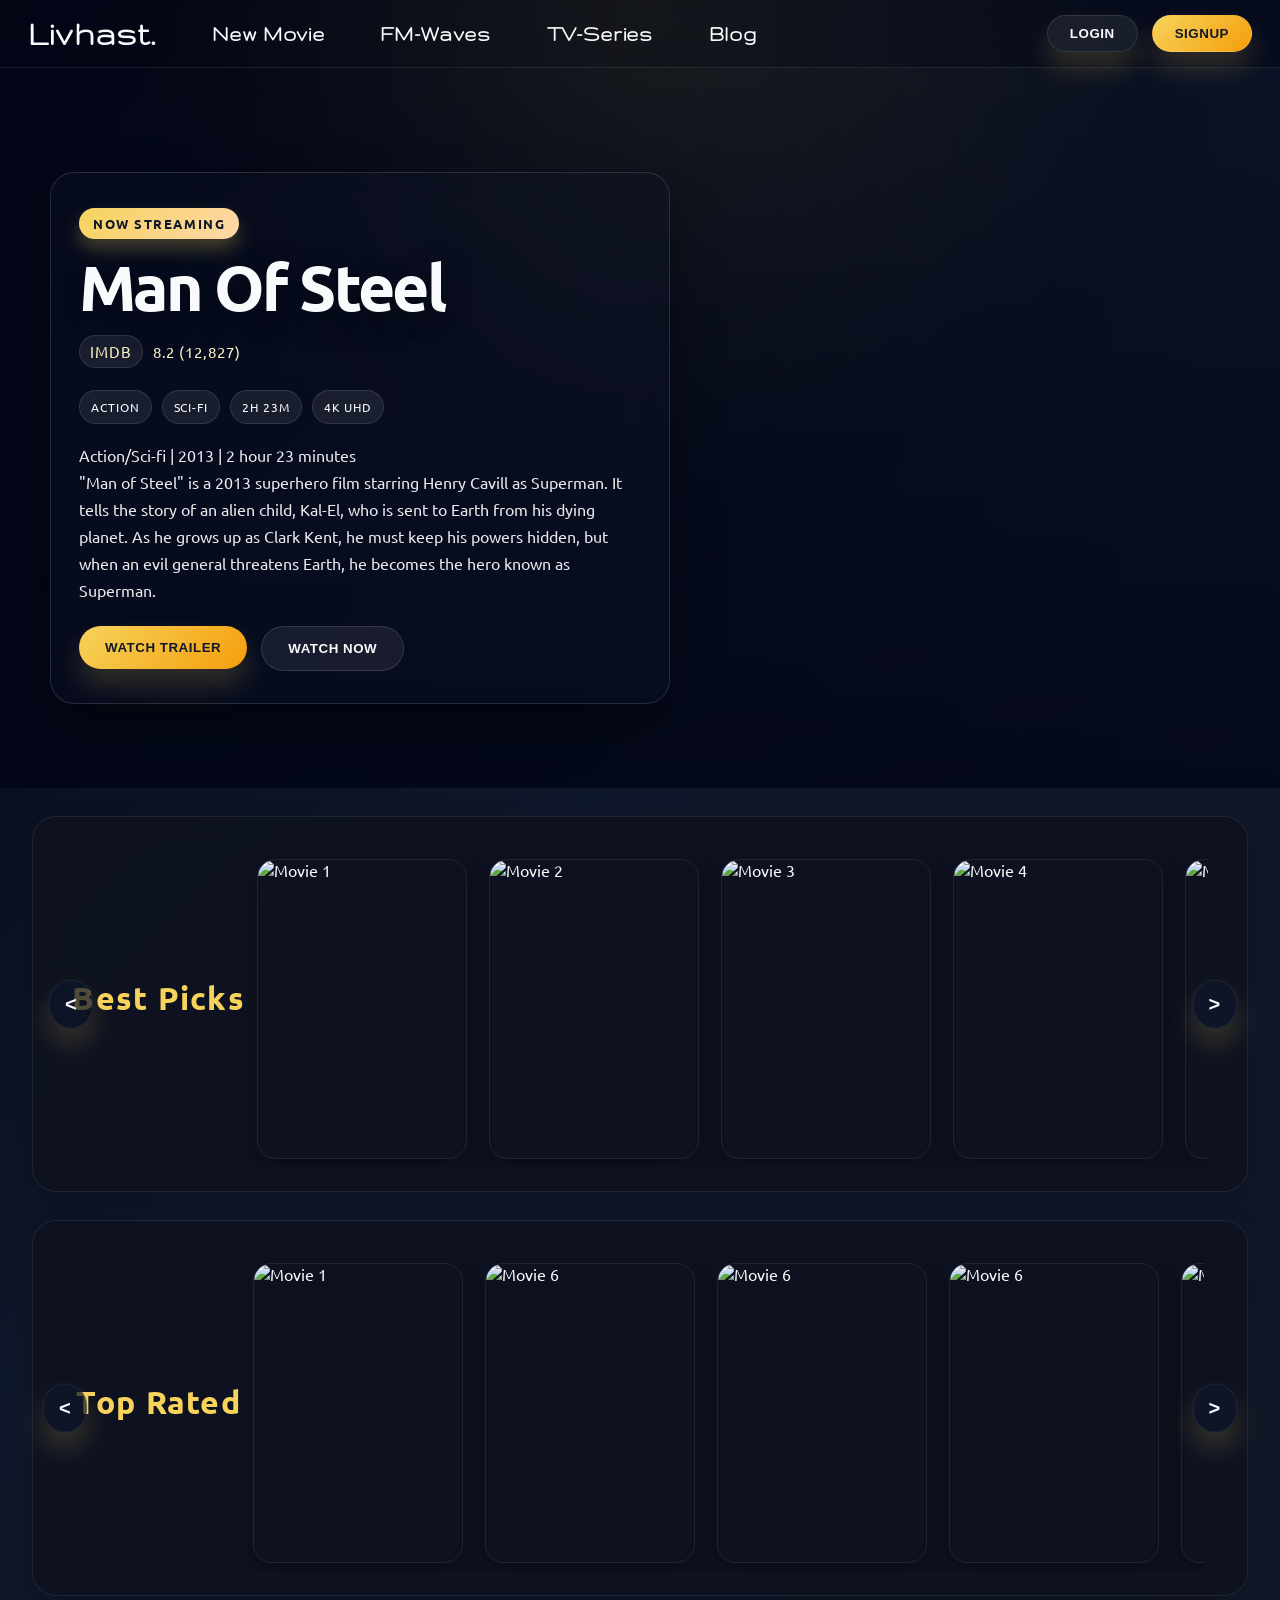
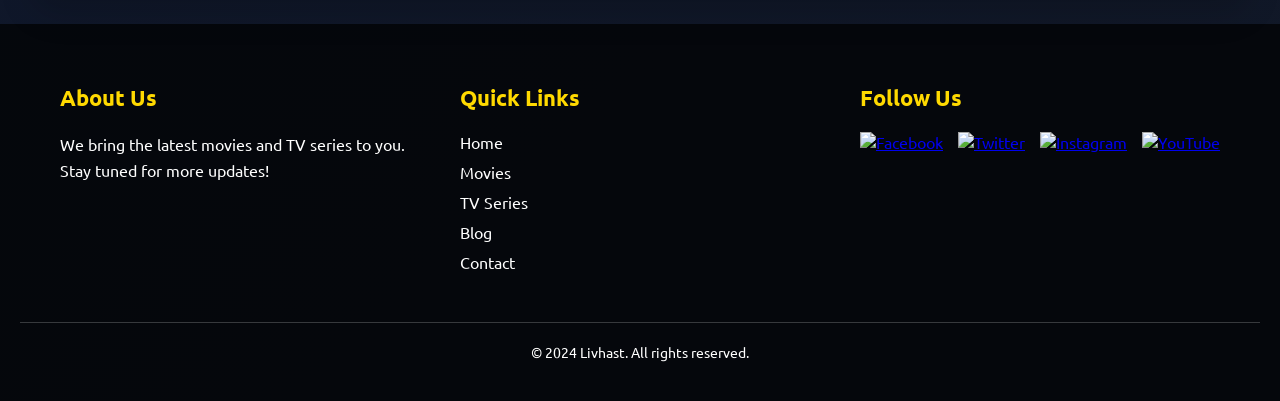
==== Homepage/home.html @ 8832d36e "first commit" ====
<!DOCTYPE html>
<html lang="en">
<head>
    <meta charset="UTF-8">
    <meta name="viewport" content="width=device-width, initial-scale=1.0">
    <title>Livhast</title>
    <link rel="stylesheet" href="styles.css">
    <link rel="preconnect" href="https://fonts.googleapis.com">
    <link rel="preconnect" href="https://fonts.gstatic.com" crossorigin>
    <link href="https://fonts.googleapis.com/css2?family=Gruppo&display=swap" rel="stylesheet">
    <link rel="icon" href="Assets/52 (1).ico" type="image/x-icon">
</head>
<body>
    <div class="scroll-container">
        <header>
            <nav>
                <!-- <div class="logo-container">
                    <img src="Assets/livhast..png" alt="Livhast Logo">
                </div> -->
                <ul class="sidebar">
                    <li onclick=hideSidebar()><a href="#"><svg xmlns="http://www.w3.org/2000/svg" height="26" viewBox="0 96 960 960" width="26" fill="rgb(245, 245, 220)"><path d="m249 849-42-42 231-231-231-231 42-42 231 231 231-231 42 42-231 231 231 231-42 42-231-231-231 231Z"/></svg></a></li>
                    <li><a href="#">New Movies</a></li>
                    <li><a href="#">FM-Waves</a></li>
                    <li><a href="#">TV-Series</a></li>
                    <li><a href="#">Blog</a></li>
                    <li><button class="login-btn">Login</button></li>
                    <li><button class="signup-btn">Signup</button></li> 
                  </ul>
                <ul>
                    <li><a href="home.html">Livhast.</a></li>
                    <li class="hideOnMobile"><a href="#">New Movie</a></li>
                    <li class="hideOnMobile"><a href="#">FM-Waves</a></li>
                    <li class="hideOnMobile"><a href="#">TV-Series</a></li>
                    <li class="hideOnMobile"><a href="#">Blog</a></li>
                    <li class="menu-button" onclick=showSidebar()><a href="#"><svg xmlns="http://www.w3.org/2000/svg" height="26" viewBox="0 96 960 960" width="26" fill="rgb(245, 245, 220)"><path d="M120 816v-60h720v60H120Zm0-210v-60h720v60H120Zm0-210v-60h720v60H120Z"/></svg></a></li>
                </ul>
                    <div class="auth-buttons">
                        <button class="login-btn">Login</button>
                        <button class="signup-btn">Signup</button>
                    </div>
            </nav>
        </header>
     
    <main>
        <div class="contain">
        <section class="featured-movie">
            <div class="movie-info">
                <span class="badge">Now Streaming</span>
                <h1>Man Of Steel</h1>
                <div class="rating">
                    <span class="rating-label">IMDb</span>
                    <span>8.2 (12,827)</span>
                </div>
                <div class="feature-tags">
                    <span>Action</span>
                    <span>Sci-Fi</span>
                    <span>2h 23m</span>
                    <span>4K UHD</span>
                </div>
                <p class="description">
                    Action/Sci-fi | 2013 | 2 hour 23 minutes
                    <br>"Man of Steel" is a 2013 superhero film starring Henry Cavill as Superman. It tells the story of an alien child, Kal-El, who is sent to Earth from his dying planet. As he grows up as Clark Kent, he must keep his powers hidden, but when an evil general threatens Earth, he becomes the hero known as Superman.
                </p>
                <div class="cta-group">
                    <a href="Vid/vid.html"><button class="primary">Watch Trailer</button></a>
                    <button class="secondary">Watch Now</button>
                </div>
            </div>
            <video id="kraven-video" class="hover-video" >
                <source src="Assets/First.mp4" type="video/mp4">
                Your browser does not support the video tag.
            </video>
        </section>
        
        <section class="movie-carousel-container">
            <h2 class="bp">Best Picks</h2>
            <button class="prev">&lt;</button> <div class="movie-carousel">
                <img src="Assets/Rectangle 6.png" alt="Movie 1">
                <img src="Assets/pos5.jpg" alt="Movie 2">
                <img src="Assets/pos1.jpg" alt="Movie 3">
                <img src="Assets/pos2.jpg" alt="Movie 4">
                <img src="Assets/pos3.jpg" alt="Movie 5">
                <img src="Assets/pos6.jpg" alt="Movie 6">
                <img src="Assets/Pos7.jpeg" alt="Movie 6">
                <img src="Assets/pos8.jpeg" alt="Movie 6">
                <img src="Assets/pos9.jpeg" alt="Movie 6">
                <img src="Assets/pos3.jpg" alt="Movie 6">
                </div>
            <button class="next">&gt;</button> </section>
            <section class="movie-carousel-container">
                <h2 class="bp">Top Rated</h2>
                <button class="prev1">&lt;</button> <div class="movie-carousel1">
                    <img src="Assets/Rectangle 6.png" alt="Movie 1">
                    <img src="Assets/Pos7.jpeg" alt="Movie 6">
                    <img src="Assets/pos8.jpeg" alt="Movie 6">
                    <img src="Assets/pos9.jpeg" alt="Movie 6">
                    <img src="Assets/pos3.jpg" alt="Movie 6">
                    <img src="Assets/pos5.jpg" alt="Movie 2">
                    <img src="Assets/pos1.jpg" alt="Movie 3">
                    <img src="Assets/pos2.jpg" alt="Movie 4">
                    <img src="Assets/pos3.jpg" alt="Movie 5">
                    <img src="Assets/pos6.jpg" alt="Movie 6">
                    </div>
                <button class="next1">&gt;</button> </section>
                </div>
    </main> 
    
    <script src="script.js"></script>
    <footer>
        <div class="footer-container">
            <div class="footer-section">
                <h3>About Us</h3>
                <p>We bring the latest movies and TV series to you. Stay tuned for more updates!</p>
            </div>
            <div class="footer-section">
                <h3>Quick Links</h3>
                <ul>
                    <li><a href="#">Home</a></li>
                    <li><a href="#">Movies</a></li>
                    <li><a href="#">TV Series</a></li>
                    <li><a href="#">Blog</a></li>
                    <li><a href="#">Contact</a></li>
                </ul>
            </div>
            <div class="footer-section">
                <h3>Follow Us</h3>
                <div class="social-icons">
                    <a href="#"><img src="Assets/facebook.png" alt="Facebook"></a>
                    <a href="#"><img src="Assets/twitter.png" alt="Twitter"></a>
                    <a href="#"><img src="Assets/instagram.png" alt="Instagram"></a>
                    <a href="#"><img src="Assets/youtube.png" alt="YouTube"></a>
                </div>
            </div>
        </div>
        <div class="footer-bottom">
            <p>&copy; 2024 Livhast. All rights reserved.</p>
        </div>
    </footer>
    </div>
    </body>
</html>
---- Homepage/styles.css ----
@import url('https://fonts.googleapis.com/css2?family=Ubuntu:ital,wght@0,300;0,400;0,500;0,700;1,300;1,400;1,500;1,700&display=swap');

:root {
    --bg: #070b17;
    --bg-soft: #111827;
    --panel: rgba(15, 18, 31, 0.72);
    --panel-strong: rgba(10, 12, 20, 0.9);
    --gold: #f7d35c;
    --gold-strong: #ffbf00;
    --gold-soft: rgba(247, 211, 92, 0.2);
    --text: #f8fafc;
    --muted: #dfe7ff;
    --border: rgba(255, 255, 255, 0.13);
    --shadow: rgba(0, 0, 0, 0.38);
}

* {
    margin: 0;
    padding: 0;
    box-sizing: border-box;
}

html {
    scroll-behavior: smooth;
}

body {
    min-height: 100vh;
    background:
        radial-gradient(circle at top, rgba(253, 224, 71, 0.16), transparent 24%),
        linear-gradient(135deg, #030712 0%, #0f172a 42%, #111827 100%);
    background-position: center;
    background-repeat: no-repeat;
    background-size: cover;
    color: var(--text);
    font-family: "Ubuntu", sans-serif;
}

header {
    position: sticky;
    top: 0;
    z-index: 20;
    color: var(--text);
    background: rgba(2, 6, 23, 0.58);
    border-bottom: 1px solid rgba(255, 255, 255, 0.08);
    backdrop-filter: blur(18px);
    -webkit-backdrop-filter: blur(18px);
    padding: 15px 28px;
}

.sidebar{
    position: fixed;
    top: 0; 
    right: 0;
    height: 100vh;
    width: 250px;
    background-color: rgba(15, 23, 42, 0.92);
    backdrop-filter: blur(18px);
    box-shadow: -10px 0 20px rgba(0, 0, 0, 0.28);
    list-style: none;
    display: none;
    flex-direction: column;
    align-items: flex-start;
    justify-content: flex-start;
    z-index: 100;
    padding-top: 24px;
}

.sidebar li {
    margin-left: 30px;
    width: 100%;
    margin-bottom: 8px;
}

.sidebar a {
    width: 100%;
    color: var(--text);
    text-decoration: none;
}

.menu-button {
    display: none;
}

@media(max-width: 800px){
    .hideOnMobile {
      display: none;
    }
    .menu-button {
      display: block;
    }
}

@media(max-width: 400px){
    .sidebar {
      width: 100%;
      height: 100%;
    }
}

@media(max-width: 425px){
    .menu-button {
        margin-right: auto;
    }
}

nav {
    display: flex;
    justify-content: space-between;
    align-items: center;
    max-width: 1400px;
    margin: 0 auto;
    gap: 24px;
}

nav ul {
    display: flex;
    align-items: center;
    gap: 56px;
    list-style: none;
    font-family: "Gruppo", sans-serif;
    font-size: 22px;
}

nav ul li a {
    text-decoration: none;
    color: var(--text);
    font-weight: 700;
    letter-spacing: 0.03em;
    transition: color 0.2s ease, border-color 0.2s ease;
}

nav a:hover {
    padding-bottom: 5px;
    border-radius: 5px;
    border-bottom: 3px solid var(--gold);
    color: var(--gold);
}

nav li:first-child {
    margin-right: auto;
    font-size: 2.2rem;
    letter-spacing: 0.06em;
}

.auth-buttons {
    display: flex;
    align-items: center;
    gap: 14px;
    transition: transform 0.2s ease-in-out;
}

.auth-buttons:hover {
    transform: scale(1.02);
}

.login-btn,
.signup-btn,
button {
    border: none;
    border-radius: 999px;
    cursor: pointer;
    transition: transform 0.25s ease, box-shadow 0.25s ease, background 0.25s ease;
}

.login-btn,
.signup-btn {
    padding: 10px 22px;
    font-weight: 700;
    background: rgba(255, 255, 255, 0.08);
    color: var(--text);
    border: 1px solid rgba(255, 255, 255, 0.1);
}

.login-btn:hover,
.signup-btn:hover {
    transform: translateY(-1px);
    box-shadow: 0 12px 24px rgba(247, 211, 92, 0.15);
}

.signup-btn {
    background: linear-gradient(135deg, var(--gold), #f59e0b);
    color: #111827;
}

@media(max-width: 800px){
    .auth-buttons{
      display: none;
    }
}

.featured-movie {
    position: relative;
    padding: 70px 50px 50px;
    background-image: linear-gradient(90deg, rgba(2, 6, 23, 0.78), rgba(2, 6, 23, 0.28)), url("Assets/bg3.jpg");
    background-size: cover;
    background-position: center;
    min-height: 720px;
    display: flex;
    align-items: center;
    overflow: hidden;
}

.featured-movie::after {
    content: "";
    position: absolute;
    inset: 0;
    background: linear-gradient(180deg, rgba(2, 6, 23, 0) 0%, rgba(2, 6, 23, 0.7) 100%);
}

@media(max-width: 580px){
    .featured-movie {
       background-position-x: -100px;
       background-repeat: no-repeat;
    }
}

.hover-video {
    position: absolute;
    top: 0;
    left: 0;
    width: 100%;
    height: 100%;
    object-fit: cover;
    z-index: 1;
    display: none;
}

.movie-info {
    position: relative;
    z-index: 2;
    max-width: 620px;
    color: var(--text);
    font-family: "Ubuntu", sans-serif;
    font-size: 23px;
    font-weight: 400;
    font-style: normal;
    background: rgba(15, 23, 42, 0.34);
    border: 1px solid var(--border);
    box-shadow: 0 24px 50px var(--shadow);
    backdrop-filter: blur(12px);
    -webkit-backdrop-filter: blur(12px);
    border-radius: 24px;
    padding: 32px 28px;
}

.badge {
    display: inline-block;
    background: linear-gradient(135deg, var(--gold), #fed7aa);
    color: #111827;
    padding: 7px 14px;
    border-radius: 999px;
    font-size: 13px;
    font-weight: 800;
    text-transform: uppercase;
    letter-spacing: 0.12em;
    margin-bottom: 14px;
    box-shadow: 0 10px 18px rgba(247, 211, 92, 0.25);
}

.movie-info h1 {
    font-size: clamp(2.8rem, 5vw, 5rem);
    line-height: 1.06;
    letter-spacing: -0.04em;
    margin-bottom: 14px;
    text-shadow: 0 10px 30px rgba(0, 0, 0, 0.4);
}

.rating {
    display: flex;
    align-items: center;
    gap: 10px;
    margin: 14px 0 22px;
    color: #fef3c7;
    font-size: 0.95rem;
    letter-spacing: 0.06em;
    text-transform: uppercase;
}

.rating-label {
    display: inline-flex;
    align-items: center;
    background: rgba(255, 255, 255, 0.08);
    border: 1px solid rgba(255, 255, 255, 0.1);
    border-radius: 999px;
    padding: 6px 10px;
}

.feature-tags {
    display: flex;
    flex-wrap: wrap;
    gap: 10px;
    margin-bottom: 18px;
}

.feature-tags span {
    background: rgba(255, 255, 255, 0.08);
    border: 1px solid rgba(255, 255, 255, 0.1);
    padding: 8px 11px;
    border-radius: 999px;
    font-size: 0.72rem;
    letter-spacing: 0.08em;
    text-transform: uppercase;
}

.description {
    margin-bottom: 22px;
    line-height: 1.65;
    font-size: 1.02rem;
    color: rgba(255, 255, 255, 0.92);
}

.cta-group {
    display: flex;
    flex-wrap: wrap;
    gap: 14px;
}

.cta-group a {
    text-decoration: none;
}

button,
.primary,
.secondary {
    background: #f1c40f;
    color: #111827;
    border: none;
    padding: 14px 26px;
    border-radius: 999px;
    cursor: pointer;
    font-weight: 800;
    letter-spacing: 0.04em;
    text-transform: uppercase;
    box-shadow: 0 16px 28px rgba(247, 211, 92, 0.18);
}

.primary {
    background: linear-gradient(135deg, var(--gold), #f59e0b);
}

.secondary {
    background: rgba(255, 255, 255, 0.07);
    color: var(--text);
    border: 1px solid rgba(255, 255, 255, 0.12);
    box-shadow: none;
}

button:hover,
.primary:hover,
.secondary:hover {
    transform: translateY(-2px) scale(1.01);
    box-shadow: 0 18px 30px rgba(247, 211, 92, 0.25);
}

.bp {
    color: var(--gold);
    font-family: "Ubuntu", sans-serif;
    font-size: 2rem;
    margin-bottom: 18px;
    letter-spacing: 0.04em;
}

.movie-carousel-container {
    background: rgba(15, 18, 31, 0.84);
    border: 1px solid rgba(255, 255, 255, 0.08);
    box-shadow: 0 16px 34px rgba(0, 0, 0, 0.18);
    backdrop-filter: blur(14px);
    -webkit-backdrop-filter: blur(14px);
    border-radius: 24px;
    position: relative;
    display: flex;
    align-items: center;
    justify-content: center;
    padding: 30px 20px 24px;
    margin: 28px 32px;
}

.movie-carousel,
.movie-carousel1 {
    display: flex;
    overflow-x: auto;
    gap: 22px;
    scroll-behavior: smooth;
    padding: 12px 12px 8px;
    scrollbar-width: none;
    width: 82%;
    transition: transform 0.3s ease-in-out;
}

.movie-carousel::-webkit-scrollbar,
.movie-carousel1::-webkit-scrollbar {
    display: none;
}

.movie-carousel img,
.movie-carousel1 img {
    width: 210px;
    height: 300px;
    object-fit: cover;
    flex-shrink: 0;
    border-radius: 18px;
    border: 1px solid rgba(255, 255, 255, 0.08);
    box-shadow: 0 14px 26px rgba(0, 0, 0, 0.28);
    transition: transform 0.3s ease-in-out, box-shadow 0.3s ease;
}

.movie-carousel img:hover,
.movie-carousel1 img:hover {
    transform: scale(1.06);
    box-shadow: 0 18px 30px rgba(247, 211, 92, 0.18);
}

button.prev,
button.next,
button.prev1,
button.next1 {
    background: rgba(15, 23, 42, 0.72);
    color: var(--text);
    border: 1px solid rgba(255, 255, 255, 0.08);
    padding: 12px 15px;
    font-size: 20px;
    cursor: pointer;
    position: absolute;
    top: 50%;
    transform: translateY(-50%);
    z-index: 10;
    transition: all 0.3s ease-in-out;
}

button.prev,
button.prev1 { left: 16px; }
button.next,
button.next1 { right: 16px; }

button.prev:hover,
button.next:hover,
button.prev1:hover,
button.next1:hover {
    background: linear-gradient(135deg, var(--gold), #f59e0b);
    color: #111827;
    transform: translateY(-50%) scale(1.04);
    box-shadow: 0 0 18px rgba(247, 211, 92, 0.45);
}

@media (max-width: 760px) {
    .featured-movie {
        padding-left: 20px;
        padding-right: 20px;
    }

    .movie-info {
        width: 100%;
        max-width: none;
    }

    .movie-carousel-container {
        margin: 22px 18px;
    }

    .movie-carousel,
    .movie-carousel1 {
        width: 100%;
        gap: 16px;
    }

    .movie-carousel img,
    .movie-carousel1 img {
        width: 160px;
        height: 240px;
    }
}

button.next {
    right: 10px;
}

button.prev1 {
    left: 10px;
}

button.next1 {
    right: 10px;
}

/* Hover Animation */
button.prev:hover, button.next:hover, button.prev1:hover, button.next1:hover {
    background-color: rgba(242, 255, 0, 0.875); /* Change background color */
    color: black; /* Change text color */
    transform: translateY(-50%) scale(1.1); /* Slightly increase size */
    box-shadow: 0 0 15px rgba(255, 225, 0, 0.89); /* Add shadow */
}


/* Footer Styles */
footer {
    background-color: rgba(0, 0, 0, 0.7);
    color: white;
    padding: 40px 20px;
    font-family: "Ubuntu", sans-serif;
}

.footer-container {
    display: flex;
    justify-content: space-between;
    flex-wrap: wrap;
    max-width: 1200px;
    margin: 0 auto;
}

.footer-section {
    flex: 1;
    min-width: 250px;
    margin: 20px;
}

.footer-section h3 {
    margin-bottom: 20px;
    font-size: 22px;
    color: #ffd900;
}

.footer-section p {
    font-size: 16px;
    line-height: 1.6;
}

.footer-section ul {
    list-style: none;
    padding: 0;
}

.footer-section ul li {
    margin-bottom: 10px;
}

.footer-section ul li a {
    color: white;
    text-decoration: none;
    transition: color 0.3s ease-in-out;
}

.footer-section ul li a:hover {
    color: #ffd900;
}

.social-icons {
    display: flex;
    gap: 15px;
    margin-top: 20px;
}

.social-icons a img {
    width: 30px;
    height: 30px;
    transition: transform 0.3s ease-in-out;
}

.social-icons a img:hover {
    transform: scale(1.2);
}

.footer-bottom {
    text-align: center;
    margin-top: 20px;
    border-top: 1px solid rgba(255, 255, 255, 0.2);
    padding-top: 20px;
}

.footer-bottom p {
    font-size: 14px;
}

/* For Webkit browsers (Chrome, Safari, Edge) */
::-webkit-scrollbar {
    width: 10px;
     /* Width of the scrollbar */
    background-color: #000000;
}

::-webkit-scrollbar-track {
    background: #000000; /* Track background */
    border-radius: 10px; /* Rounded corners for the track */
}

::-webkit-scrollbar-thumb {
    background: #555; /* Scrollbar handle color */
    border-radius: 10px; /* Rounded corners for the handle */
}

::-webkit-scrollbar-thumb:hover {
    background: #fff200; /* Scrollbar handle color on hover */
}

/* For Firefox */
.scroll-container {
    scrollbar-width: thin; /* Thin scrollbar */
    scrollbar-color: #888 #fff200; /* Scrollbar handle color and track color */
}

/* For other browsers, use default styles or fallbacks */

/* Styles for Pop-up Window */
/* Hide popup initially */
/* Initial hidden state */

@media (max-width: 580px) {

    /* Adjust body background size */
    body {
      background-size: cover;
      background-repeat: no-repeat;
    }
  
    /* Resize the header padding and adjust flexbox */
    header {
      padding: 10px;
      flex-direction: column;
      text-align: center;
    }
  
    /* Adjust nav layout */
    nav ul {
      flex-direction: column;
      gap: 30px;
    }
  
    nav li:first-child {
      margin-right: 0;
    }
  
    /* Adjust sidebar */
    .sidebar {
        
      width: 100%;
      height: 100%;
    }
  
    /* Make buttons smaller */
    button.prev, button.next, button.prev1, button.next1 {
      font-size: 16px;
      padding: 5px;
    }
  
    /* Adjust movie-carousel for smaller screens */
    .movie-carousel img, .movie-carousel1 img {
      width: 200px; /* Smaller size */
    }
  
    /* Adjust movie info and buttons */
    .movie-info {
      font-size: 18px;
    }
  
    .auth-buttons {
      margin-left: 20px;
    }
  
    .featured-movie {
      padding: 20px;
      height: 500px;
    }
  
    /* Footer adjustments */
    .footer-container {
      flex-direction: column;
      align-items: center;
    }
  
    .footer-section {
      margin: 10px 0;
      min-width: 100%;
    }
  
    .social-icons a img {
      width: 20px;
      height: 20px;
    }
  }
  
  @media (max-width: 800px) {
    header {
        padding: 15px 10px; /* Adjust padding to ensure elements are not too close to the edges */
        justify-content: space-between; /* Ensures elements stay on opposite ends */
        align-items: center; /* Centers elements vertically */
    }

    header .logo {
        font-size: 20px; /* Slightly reduce the size for smaller screens */
    }

    header .menu-bar {
        font-size: 24px; /* Ensures visibility of menu icon */
    }
}

@media (max-width: 580px) {
    header {
      display: flex;
      justify-content: space-between; /* Ensures that items are placed at the start and end of the header */
      align-items: center; /* Aligns items vertically in the center */
      padding: 10px; /* Adds padding to give some space around the contents */
    }
  
    .logo, .menu-bar {
      flex: 1; /* Allows both the logo and the menu bar to take up equal space in the header */
      text-align: center; /* Centers the content of both logo and menu bar */
    }
  
    .menu-bar {
      text-align: right; /* Aligns the menu bar to the right */
    }
  }
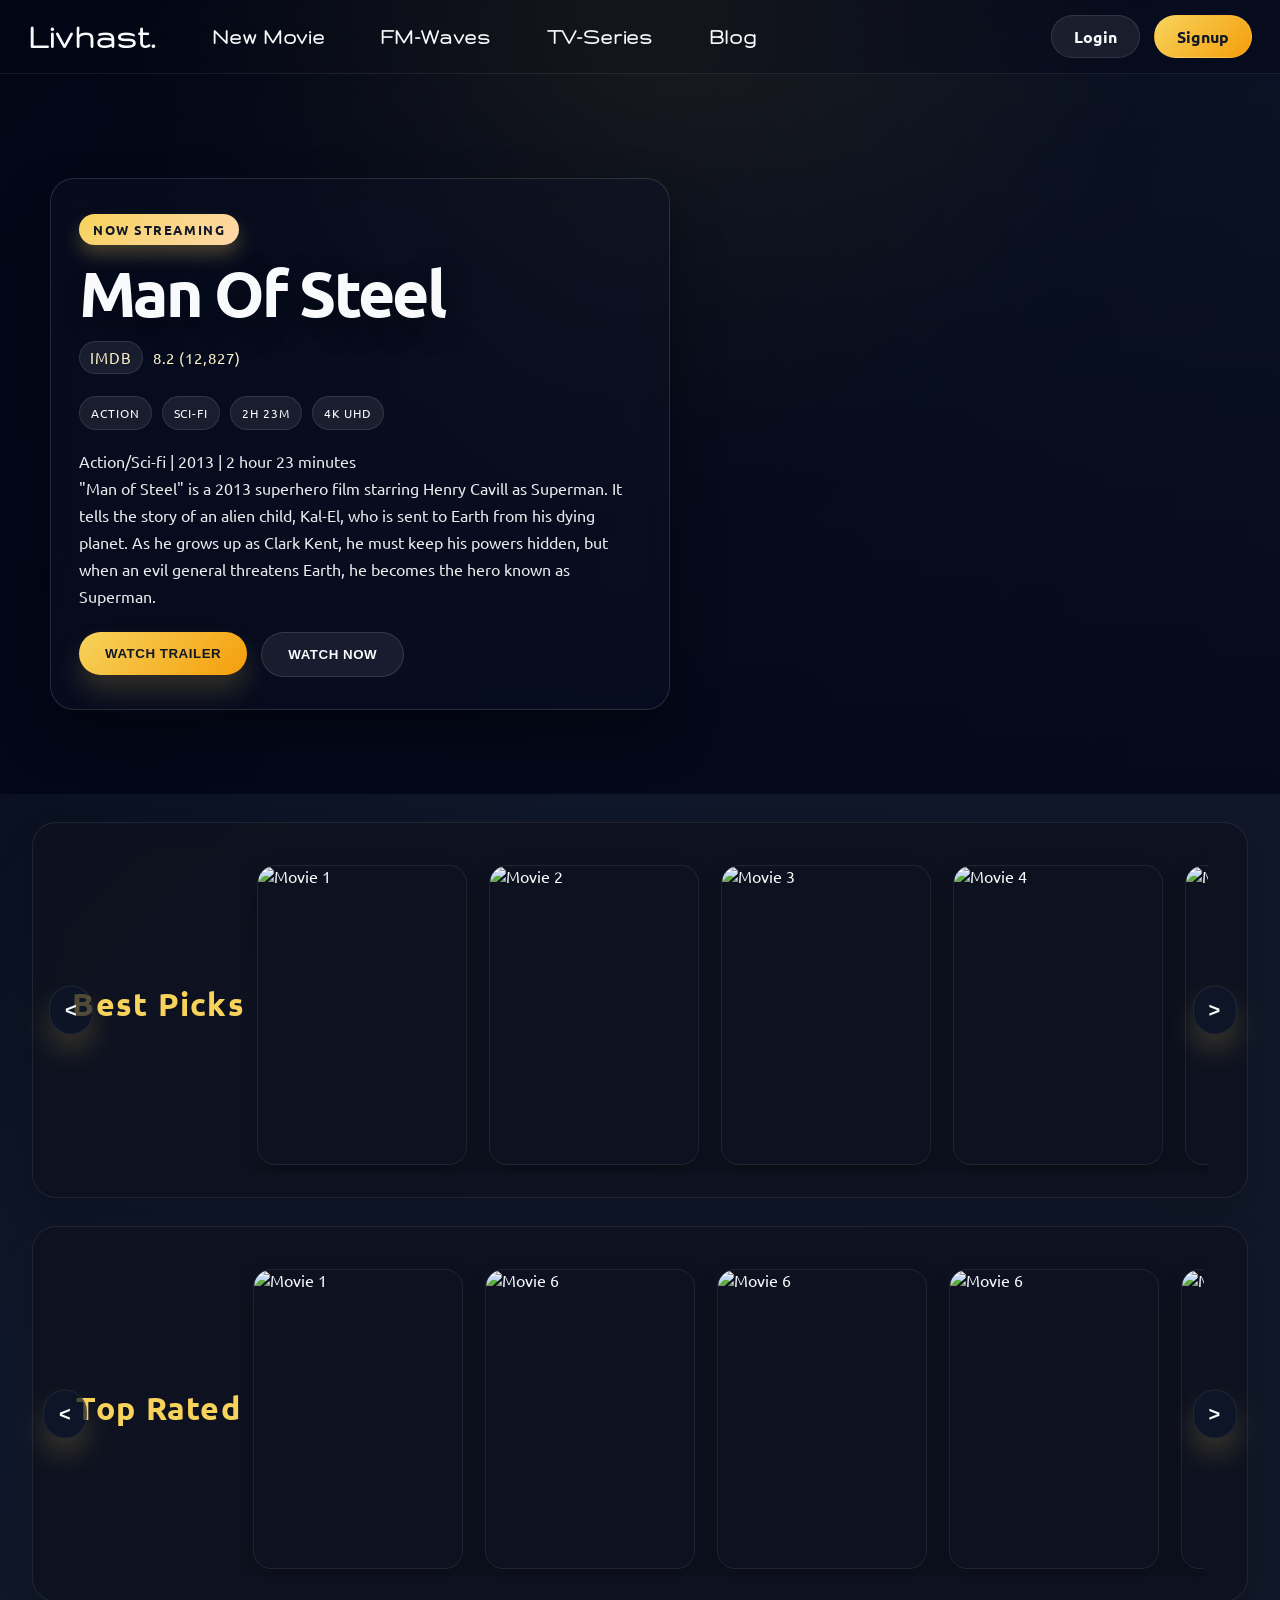
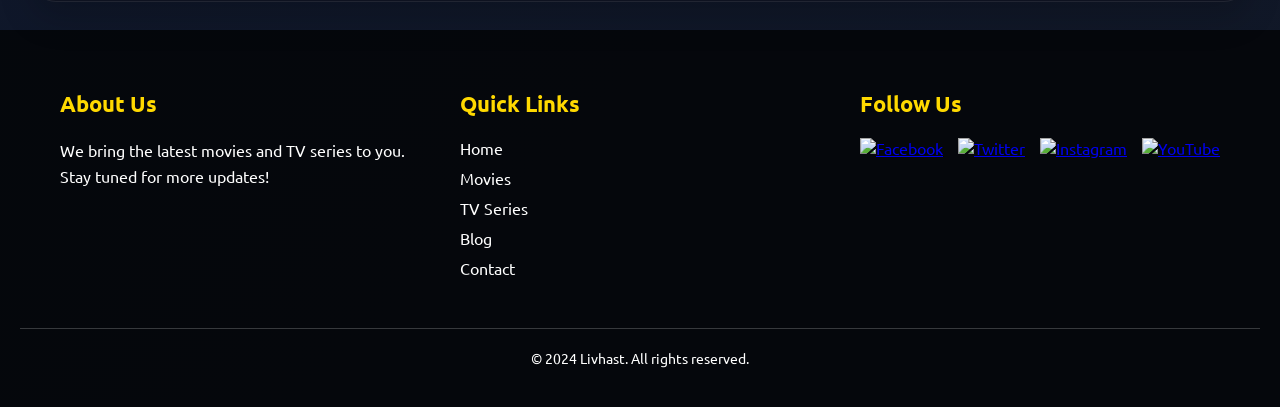
==== commit 1f764913: "Add premium streaming UI and auth pages" ====
--- a/Homepage/home.html
+++ b/Homepage/home.html
@@ -23,8 +23,8 @@
                     <li><a href="#">FM-Waves</a></li>
                     <li><a href="#">TV-Series</a></li>
                     <li><a href="#">Blog</a></li>
-                    <li><button class="login-btn">Login</button></li>
-                    <li><button class="signup-btn">Signup</button></li> 
+                    <li><a href="login.html" class="login-btn">Login</a></li>
+                    <li><a href="signup.html" class="signup-btn">Signup</a></li> 
                   </ul>
                 <ul>
                     <li><a href="home.html">Livhast.</a></li>
@@ -35,8 +35,8 @@
                     <li class="menu-button" onclick=showSidebar()><a href="#"><svg xmlns="http://www.w3.org/2000/svg" height="26" viewBox="0 96 960 960" width="26" fill="rgb(245, 245, 220)"><path d="M120 816v-60h720v60H120Zm0-210v-60h720v60H120Zm0-210v-60h720v60H120Z"/></svg></a></li>
                 </ul>
                     <div class="auth-buttons">
-                        <button class="login-btn">Login</button>
-                        <button class="signup-btn">Signup</button>
+                        <a href="login.html" class="login-btn">Login</a>
+                        <a href="signup.html" class="signup-btn">Signup</a>
                     </div>
             </nav>
         </header>
--- a/Homepage/styles.css
+++ b/Homepage/styles.css
@@ -165,6 +165,10 @@
 
 .login-btn,
 .signup-btn {
+    display: inline-flex;
+    align-items: center;
+    justify-content: center;
+    text-decoration: none;
     padding: 10px 22px;
     font-weight: 700;
     background: rgba(255, 255, 255, 0.08);
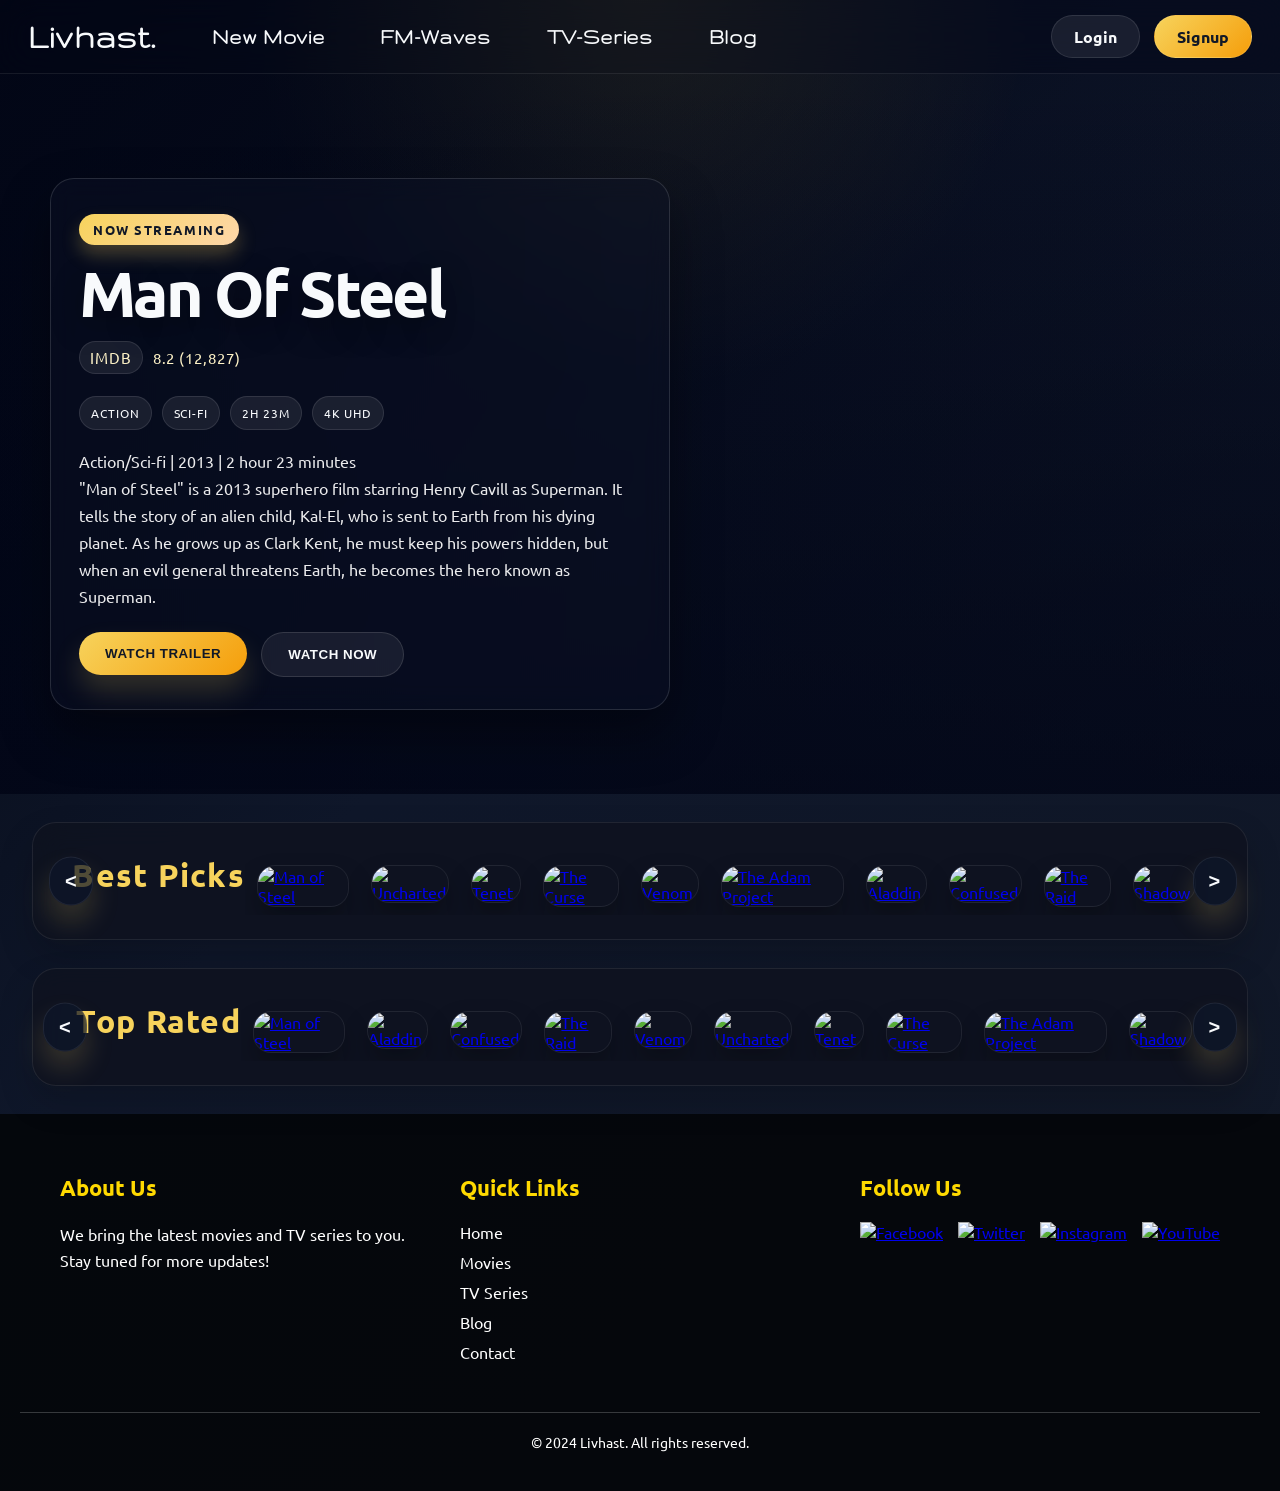
==== commit a545cd3e: "Add movie detail pages and ticket booking flow" ====
--- a/Homepage/home.html
+++ b/Homepage/home.html
@@ -74,35 +74,40 @@
         
         <section class="movie-carousel-container">
             <h2 class="bp">Best Picks</h2>
-            <button class="prev">&lt;</button> <div class="movie-carousel">
-                <img src="Assets/Rectangle 6.png" alt="Movie 1">
-                <img src="Assets/pos5.jpg" alt="Movie 2">
-                <img src="Assets/pos1.jpg" alt="Movie 3">
-                <img src="Assets/pos2.jpg" alt="Movie 4">
-                <img src="Assets/pos3.jpg" alt="Movie 5">
-                <img src="Assets/pos6.jpg" alt="Movie 6">
-                <img src="Assets/Pos7.jpeg" alt="Movie 6">
-                <img src="Assets/pos8.jpeg" alt="Movie 6">
-                <img src="Assets/pos9.jpeg" alt="Movie 6">
-                <img src="Assets/pos3.jpg" alt="Movie 6">
-                </div>
-            <button class="next">&gt;</button> </section>
-            <section class="movie-carousel-container">
-                <h2 class="bp">Top Rated</h2>
-                <button class="prev1">&lt;</button> <div class="movie-carousel1">
-                    <img src="Assets/Rectangle 6.png" alt="Movie 1">
-                    <img src="Assets/Pos7.jpeg" alt="Movie 6">
-                    <img src="Assets/pos8.jpeg" alt="Movie 6">
-                    <img src="Assets/pos9.jpeg" alt="Movie 6">
-                    <img src="Assets/pos3.jpg" alt="Movie 6">
-                    <img src="Assets/pos5.jpg" alt="Movie 2">
-                    <img src="Assets/pos1.jpg" alt="Movie 3">
-                    <img src="Assets/pos2.jpg" alt="Movie 4">
-                    <img src="Assets/pos3.jpg" alt="Movie 5">
-                    <img src="Assets/pos6.jpg" alt="Movie 6">
-                    </div>
-                <button class="next1">&gt;</button> </section>
-                </div>
+            <button class="prev">&lt;</button>
+            <div class="movie-carousel">
+                <a class="movie-poster" href="movie-details.html?movie=man-of-steel"><img src="Assets/Rectangle 6.png" alt="Man of Steel"></a>
+                <a class="movie-poster" href="movie-details.html?movie=uncharted"><img src="Assets/pos5.jpg" alt="Uncharted"></a>
+                <a class="movie-poster" href="movie-details.html?movie=tenet"><img src="Assets/pos1.jpg" alt="Tenet"></a>
+                <a class="movie-poster" href="movie-details.html?movie=the-curse"><img src="Assets/pos2.jpg" alt="The Curse"></a>
+                <a class="movie-poster" href="movie-details.html?movie=venom"><img src="Assets/pos3.jpg" alt="Venom"></a>
+                <a class="movie-poster" href="movie-details.html?movie=adam-project"><img src="Assets/pos6.jpg" alt="The Adam Project"></a>
+                <a class="movie-poster" href="movie-details.html?movie=aladdin"><img src="Assets/Pos7.jpeg" alt="Aladdin"></a>
+                <a class="movie-poster" href="movie-details.html?movie=confused"><img src="Assets/pos8.jpeg" alt="Confused"></a>
+                <a class="movie-poster" href="movie-details.html?movie=the-raid"><img src="Assets/pos9.jpeg" alt="The Raid"></a>
+                <a class="movie-poster" href="movie-details.html?movie=shadow"><img src="Assets/pos3.jpg" alt="Shadow"></a>
+            </div>
+            <button class="next">&gt;</button>
+        </section>
+
+        <section class="movie-carousel-container">
+            <h2 class="bp">Top Rated</h2>
+            <button class="prev1">&lt;</button>
+            <div class="movie-carousel1">
+                <a class="movie-poster" href="movie-details.html?movie=man-of-steel"><img src="Assets/Rectangle 6.png" alt="Man of Steel"></a>
+                <a class="movie-poster" href="movie-details.html?movie=aladdin"><img src="Assets/Pos7.jpeg" alt="Aladdin"></a>
+                <a class="movie-poster" href="movie-details.html?movie=confused"><img src="Assets/pos8.jpeg" alt="Confused"></a>
+                <a class="movie-poster" href="movie-details.html?movie=the-raid"><img src="Assets/pos9.jpeg" alt="The Raid"></a>
+                <a class="movie-poster" href="movie-details.html?movie=venom"><img src="Assets/pos3.jpg" alt="Venom"></a>
+                <a class="movie-poster" href="movie-details.html?movie=uncharted"><img src="Assets/pos5.jpg" alt="Uncharted"></a>
+                <a class="movie-poster" href="movie-details.html?movie=tenet"><img src="Assets/pos1.jpg" alt="Tenet"></a>
+                <a class="movie-poster" href="movie-details.html?movie=the-curse"><img src="Assets/pos2.jpg" alt="The Curse"></a>
+                <a class="movie-poster" href="movie-details.html?movie=adam-project"><img src="Assets/pos6.jpg" alt="The Adam Project"></a>
+                <a class="movie-poster" href="movie-details.html?movie=shadow"><img src="Assets/pos3.jpg" alt="Shadow"></a>
+            </div>
+            <button class="next1">&gt;</button>
+        </section>
+    </div>
     </main> 
     
     <script src="script.js"></script>
